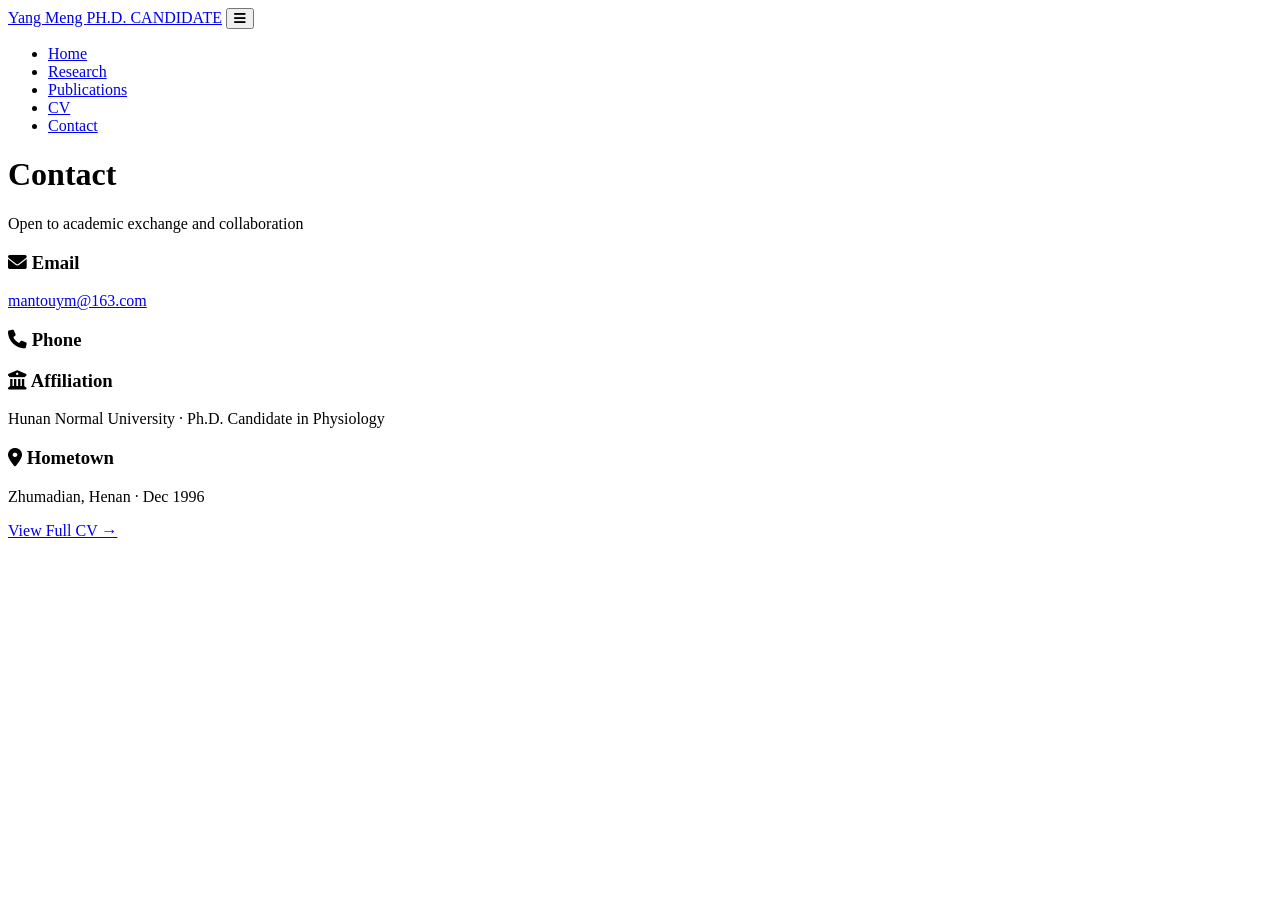
==== contact.html @ 70e28b69 "Add files via upload" ====
<!DOCTYPE html>
<html lang="en">
<head>
    <meta charset="UTF-8">
    <meta name="viewport" content="width=device-width, initial-scale=1.0">
    <title>Contact · Yang Meng</title>
    <link rel="stylesheet" href="css/style.css">
    <link rel="stylesheet" href="https://cdnjs.cloudflare.com/ajax/libs/font-awesome/6.0.0/css/all.min.css">
</head>
<body>
<header class="site-header">
    <div class="nav-inner">
        <a href="index.html" class="nav-brand">Yang Meng <span>PH.D. CANDIDATE</span></a>
        <button class="nav-toggle" aria-label="Menu"><i class="fas fa-bars"></i></button>
        <ul class="nav-links">
            <li><a href="index.html">Home</a></li>
            <li><a href="research.html">Research</a></li>
            <li><a href="publications.html">Publications</a></li>
            <li><a href="cv.html">CV</a></li>
            <li><a href="contact.html" class="active">Contact</a></li>
        </ul>
    </div>
</header>

<div class="page-wrap">
    <div class="content-card">
        <h1 class="page-title">Contact</h1>
        <p class="page-subtitle">Open to academic exchange and collaboration</p>

        <div class="contact-grid">
            <div class="contact-card">
                <h3><i class="fas fa-envelope"></i> Email</h3>
                <p><a href="mailto:mantouym@163.com">mantouym@163.com</a></p>
            </div>
            <div class="contact-card">
                <h3><i class="fas fa-phone"></i> Phone</h3>
                <p></p>
            </div>
            <div class="contact-card">
                <h3><i class="fas fa-university"></i> Affiliation</h3>
                <p>Hunan Normal University · Ph.D. Candidate in Physiology<br></p>
            </div>
            <div class="contact-card">
                <h3><i class="fas fa-map-marker-alt"></i> Hometown</h3>
                <p>Zhumadian, Henan · Dec 1996</p>
            </div>
        </div>

        <a href="cv.html" class="btn-primary" style="margin-top:1.5rem">View Full CV →</a>
    </div>
</div>
<script src="js/main.js"></script>
</body>
</html>
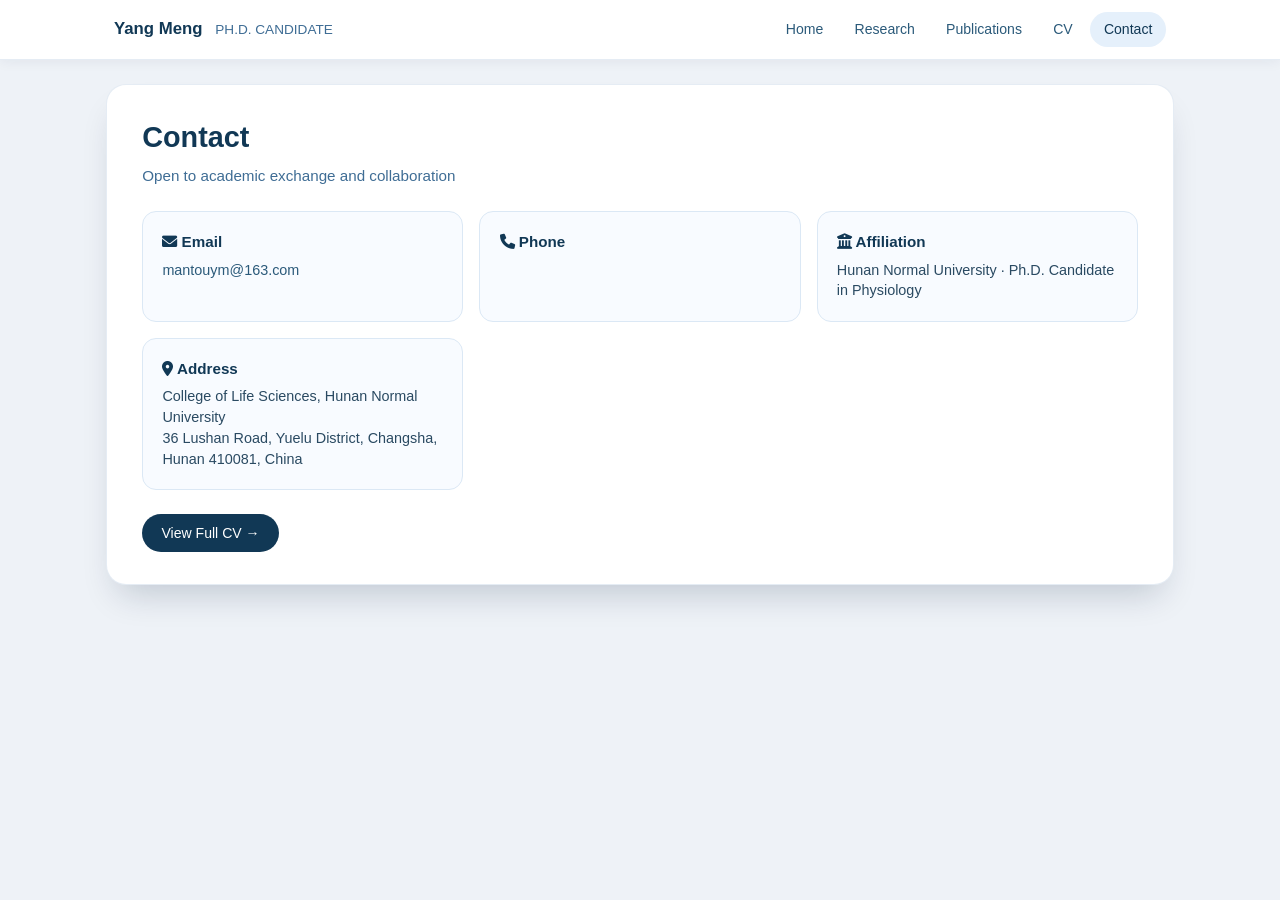
==== commit 8469a886: "Add files via upload" ====
--- a/contact.html
+++ b/contact.html
@@ -41,8 +41,13 @@
                 <p>Hunan Normal University · Ph.D. Candidate in Physiology<br></p>
             </div>
             <div class="contact-card">
-                <h3><i class="fas fa-map-marker-alt"></i> Hometown</h3>
-                <p>Zhumadian, Henan · Dec 1996</p>
+                <h3><i class="fas fa-map-marker-alt"></i> Address</h3>
+                <p>
+                    <a href="https://maps.google.com/?q=36+Lushan+Road+Yuelu+District+Changsha" target="_blank" style="color: inherit; text-decoration: none;">
+                        College of Life Sciences, Hunan Normal University<br>
+                        36 Lushan Road, Yuelu District, Changsha, Hunan 410081, China
+                    </a>
+                </p>
             </div>
         </div>
 
--- a/css/style.css
+++ b/css/style.css
@@ -0,0 +1,536 @@
+* { margin: 0; padding: 0; box-sizing: border-box; }
+
+:root {
+    --primary-dark: #113855;
+    --primary: #2b5a7a;
+    --primary-light: #3f6d95;
+    --bg-page: #eef2f7;
+    --bg-sidebar: #f5faff;
+    --accent: #c2614a;
+    --highlight-bg: #e5f0fb;
+    --border: rgba(85, 130, 180, 0.15);
+}
+
+body {
+    background: var(--bg-page);
+    font-family: 'Inter', -apple-system, BlinkMacSystemFont, 'Segoe UI', Roboto,
+                 'PingFang SC', 'Microsoft YaHei', sans-serif;
+    line-height: 1.45;
+    color: #1e2b3c;
+    min-height: 100vh;
+}
+
+a { color: var(--primary); text-decoration: none; }
+a:hover { color: var(--accent); }
+
+.site-header {
+    background: white;
+    border-bottom: 1px solid var(--border);
+    position: sticky;
+    top: 0;
+    z-index: 100;
+    box-shadow: 0 2px 12px rgba(0, 30, 60, 0.06);
+}
+
+.nav-inner {
+    max-width: 1100px;
+    margin: 0 auto;
+    padding: 0.75rem 1.5rem;
+    display: flex;
+    align-items: center;
+    justify-content: space-between;
+    gap: 1rem;
+    position: relative;
+}
+
+.nav-brand {
+    font-weight: 700;
+    font-size: 1.05rem;
+    color: var(--primary-dark);
+    white-space: nowrap;
+}
+
+.nav-brand span {
+    color: var(--primary-light);
+    font-weight: 500;
+    font-size: 0.85rem;
+    margin-left: 0.5rem;
+}
+
+.nav-links {
+    display: flex;
+    list-style: none;
+    gap: 0.25rem;
+    flex-wrap: wrap;
+}
+
+.nav-links a {
+    display: block;
+    padding: 0.45rem 0.85rem;
+    border-radius: 20px;
+    font-size: 0.88rem;
+    font-weight: 500;
+    color: var(--primary);
+    transition: background 0.2s;
+}
+
+.nav-links a:hover,
+.nav-links a.active {
+    background: var(--highlight-bg);
+    color: var(--primary-dark);
+}
+
+.nav-toggle {
+    display: none;
+    background: none;
+    border: 1px solid var(--border);
+    border-radius: 8px;
+    padding: 0.4rem 0.6rem;
+    cursor: pointer;
+    color: var(--primary);
+    font-size: 1.1rem;
+}
+
+.page-wrap {
+    max-width: 1100px;
+    margin: 1.5rem auto;
+    padding: 0 1rem 2rem;
+}
+
+.resume-card {
+    background: white;
+    border-radius: 20px;
+    box-shadow: 0 20px 35px -12px rgba(0, 30, 60, 0.2);
+    display: grid;
+    grid-template-columns: 32% 68%;
+    overflow: hidden;
+    border: 1px solid var(--border);
+    -webkit-print-color-adjust: exact;
+    print-color-adjust: exact;
+}
+
+.sidebar {
+    background: var(--bg-sidebar);
+    padding: 1.6rem 1.4rem;
+    border-right: 1px solid rgba(58, 92, 128, 0.1);
+}
+
+.main {
+    background: white;
+    padding: 1.6rem 1.8rem;
+}
+
+.profile-photo {
+    width: 130px;
+    height: 130px;
+    border-radius: 50%;
+    object-fit: cover;
+    border: 4px solid white;
+    box-shadow: 0 8px 16px -6px rgba(30, 70, 110, 0.2);
+    display: block;
+    margin: 0 auto 1rem;
+    background: #d4e0ec;
+}
+
+.name {
+    font-size: 2rem;
+    font-weight: 700;
+    color: var(--primary-dark);
+    text-align: center;
+    line-height: 1.2;
+}
+
+.main-title {
+    font-size: 1rem;
+    font-weight: 500;
+    color: var(--primary);
+    text-align: center;
+    margin: 0.2rem 0;
+}
+
+.research-interest {
+    font-size: 0.92rem;
+    color: var(--primary-light);
+    text-align: center;
+    font-style: italic;
+    margin-bottom: 1.2rem;
+    padding-bottom: 0.9rem;
+    border-bottom: 1px solid #bdd1e4;
+}
+
+.section-title {
+    font-size: 0.92rem;
+    text-transform: uppercase;
+    letter-spacing: 1px;
+    font-weight: 700;
+    color: #1b4b6c;
+    margin: 1.4rem 0 0.7rem;
+    border-bottom: 2px solid #7fa9c9;
+    padding-bottom: 0.2rem;
+}
+
+.section-title:first-of-type { margin-top: 0; }
+
+.contact-item {
+    display: flex;
+    align-items: center;
+    gap: 0.7rem;
+    margin-bottom: 0.55rem;
+    font-size: 0.9rem;
+    color: #1d3e5c;
+}
+
+.contact-icon {
+    width: 1.2rem;
+    color: #2d6b9b;
+    text-align: center;
+}
+
+.edu-item { margin-bottom: 0.85rem; }
+
+.edu-date {
+    font-size: 0.82rem;
+    font-weight: 500;
+    color: #3b6e96;
+}
+
+.edu-desc {
+    font-weight: 500;
+    font-size: 0.9rem;
+    color: #0c263b;
+}
+
+.skill-list,
+.lang-list,
+.award-list { list-style: none; }
+
+.skill-list li,
+.lang-list li,
+.award-list li,
+.conf-item,
+.evaluation-item {
+    margin-bottom: 0.55rem;
+    font-size: 0.9rem;
+    padding-left: 1.4rem;
+    position: relative;
+    color: #1a3e58;
+    line-height: 1.4;
+}
+
+.skill-list li::before,
+.lang-list li::before,
+.award-list li::before,
+.conf-item::before,
+.evaluation-item::before {
+    content: "◈";
+    position: absolute;
+    left: 0;
+    color: var(--accent);
+    font-weight: 600;
+}
+
+.pub-item {
+    margin-bottom: 1.2rem;
+    padding-left: 0.7rem;
+    border-left: 3px solid transparent;
+}
+
+.pub-item.featured { border-left-color: var(--accent); }
+
+.pub-authors {
+    font-size: 0.88rem;
+    color: #1f4a6e;
+    margin-bottom: 0.15rem;
+    line-height: 1.35;
+}
+
+.pub-authors strong {
+    font-weight: 700;
+    color: #0b3550;
+    background: var(--highlight-bg);
+    padding: 0 2px;
+    border-radius: 3px;
+}
+
+.pub-authors sup {
+    font-size: 0.65rem;
+    color: #c2472e;
+}
+
+.pub-title {
+    font-weight: 600;
+    font-size: 0.92rem;
+    color: #0f2d41;
+    margin-bottom: 0.1rem;
+    line-height: 1.35;
+}
+
+.pub-journal {
+    font-size: 0.87rem;
+    font-style: italic;
+    color: var(--primary-light);
+}
+
+.pub-impact {
+    display: inline-block;
+    background: #e7f0fa;
+    font-weight: 600;
+    font-size: 0.72rem;
+    padding: 0.15rem 0.65rem;
+    border-radius: 30px;
+    margin-left: 0.4rem;
+    color: #04427c;
+    border: 1px solid rgba(80, 130, 180, 0.25);
+}
+
+.legend-note {
+    font-size: 0.75rem;
+    color: #4a7193;
+    margin-bottom: 0.7rem;
+    background: #f0f6fd;
+    display: inline-block;
+    padding: 0.2rem 1rem;
+    border-radius: 40px;
+}
+
+.tech-highlight {
+    display: flex;
+    gap: 0.9rem;
+    flex-wrap: wrap;
+    margin: 1rem 0 1.4rem;
+    background: #eef5fc;
+    padding: 0.6rem 1.2rem;
+    border-radius: 28px;
+    font-size: 0.86rem;
+    color: #19415e;
+    border: 1px solid #cbddee;
+}
+
+.tech-highlight i {
+    margin-right: 5px;
+    color: #d9705f;
+}
+
+.content-card {
+    background: white;
+    border-radius: 20px;
+    box-shadow: 0 20px 35px -12px rgba(0, 30, 60, 0.2);
+    border: 1px solid var(--border);
+    padding: 2rem 2.2rem;
+}
+
+.page-title {
+    font-size: 1.8rem;
+    font-weight: 700;
+    color: var(--primary-dark);
+    margin-bottom: 0.4rem;
+}
+
+.page-subtitle {
+    color: var(--primary-light);
+    font-size: 0.95rem;
+    margin-bottom: 1.5rem;
+}
+
+.research-block {
+    margin-bottom: 1.8rem;
+    padding: 1.2rem 1.4rem;
+    background: #f8fbff;
+    border-radius: 14px;
+    border: 1px solid #dbe8f5;
+}
+
+.research-block h3 {
+    color: var(--primary-dark);
+    font-size: 1.05rem;
+    margin-bottom: 0.5rem;
+}
+
+.research-block p {
+    font-size: 0.92rem;
+    color: #2a4a62;
+    margin-bottom: 0.5rem;
+}
+
+.research-tags {
+    display: flex;
+    flex-wrap: wrap;
+    gap: 0.4rem;
+    margin-top: 0.6rem;
+}
+
+.tag {
+    font-size: 0.75rem;
+    background: var(--highlight-bg);
+    color: var(--primary-dark);
+    padding: 0.2rem 0.65rem;
+    border-radius: 20px;
+    border: 1px solid rgba(80, 130, 180, 0.2);
+}
+
+.filter-bar {
+    display: flex;
+    flex-wrap: wrap;
+    gap: 0.4rem;
+    margin-bottom: 1.2rem;
+}
+
+.filter-btn {
+    border: 1px solid #cbddee;
+    background: white;
+    color: var(--primary);
+    padding: 0.35rem 0.85rem;
+    border-radius: 20px;
+    font-size: 0.82rem;
+    cursor: pointer;
+    transition: all 0.2s;
+}
+
+.filter-btn:hover,
+.filter-btn.active {
+    background: var(--primary-dark);
+    color: white;
+    border-color: var(--primary-dark);
+}
+
+.btn-primary {
+    display: inline-block;
+    background: var(--primary-dark);
+    color: white !important;
+    padding: 0.55rem 1.2rem;
+    border-radius: 24px;
+    font-size: 0.88rem;
+    font-weight: 500;
+    margin-top: 0.5rem;
+    border: none;
+    cursor: pointer;
+    transition: background 0.2s;
+}
+
+.btn-primary:hover {
+    background: var(--primary);
+    color: white !important;
+}
+
+.hero-intro {
+    font-size: 0.95rem;
+    color: #2a4a62;
+    line-height: 1.6;
+    margin-bottom: 1rem;
+}
+
+.contact-grid {
+    display: grid;
+    grid-template-columns: repeat(auto-fit, minmax(240px, 1fr));
+    gap: 1rem;
+    margin-top: 1rem;
+}
+
+.contact-card {
+    background: #f8fbff;
+    border: 1px solid #dbe8f5;
+    border-radius: 14px;
+    padding: 1.2rem;
+}
+
+.contact-card h3 {
+    font-size: 0.95rem;
+    color: var(--primary-dark);
+    margin-bottom: 0.4rem;
+}
+
+.contact-card p {
+    font-size: 0.9rem;
+    color: #2a4a62;
+}
+
+.footer-note {
+    margin-top: 1.5rem;
+    font-size: 0.72rem;
+    color: #8aaac7;
+    display: flex;
+    justify-content: space-between;
+    flex-wrap: wrap;
+    gap: 0.5rem;
+    border-top: 1px dashed #c5d7ec;
+    padding-top: 0.6rem;
+}
+
+.cv-frame-wrap {
+    background: white;
+    border-radius: 20px;
+    overflow: hidden;
+    border: 1px solid var(--border);
+    box-shadow: 0 20px 35px -12px rgba(0, 30, 60, 0.2);
+}
+
+.cv-toolbar {
+    background: #f5faff;
+    padding: 0.75rem 1.2rem;
+    display: flex;
+    gap: 0.75rem;
+    border-bottom: 1px solid var(--border);
+}
+
+.cv-body {
+    padding: 1rem;
+    background: #eef2f7;
+}
+
+.cv-body .resume-card {
+    max-width: 260mm;
+    margin: 0 auto;
+}
+
+@media (max-width: 768px) {
+    .nav-toggle { display: block; }
+
+    .nav-links {
+        display: none;
+        position: absolute;
+        top: 100%;
+        left: 0;
+        right: 0;
+        background: white;
+        flex-direction: column;
+        padding: 0.5rem 1rem 1rem;
+        border-bottom: 1px solid var(--border);
+        box-shadow: 0 4px 12px rgba(0, 0, 0, 0.08);
+    }
+
+    .nav-links.open { display: flex; }
+
+    .site-header { position: relative; }
+
+    .resume-card { grid-template-columns: 1fr; }
+
+    .content-card { padding: 1.4rem; }
+}
+
+@media print {
+    .site-header,
+    .cv-toolbar { display: none !important; }
+
+    body { background: white; }
+
+    .page-wrap,
+    .cv-body { margin: 0; padding: 0; max-width: 100%; }
+
+    .cv-frame-wrap {
+        box-shadow: none;
+        border: none;
+        border-radius: 0;
+    }
+
+    .resume-card {
+        box-shadow: none;
+        border: 1px solid #aaa;
+        page-break-inside: avoid;
+    }
+
+    .sidebar,
+    .main {
+        -webkit-print-color-adjust: exact;
+        print-color-adjust: exact;
+    }
+}
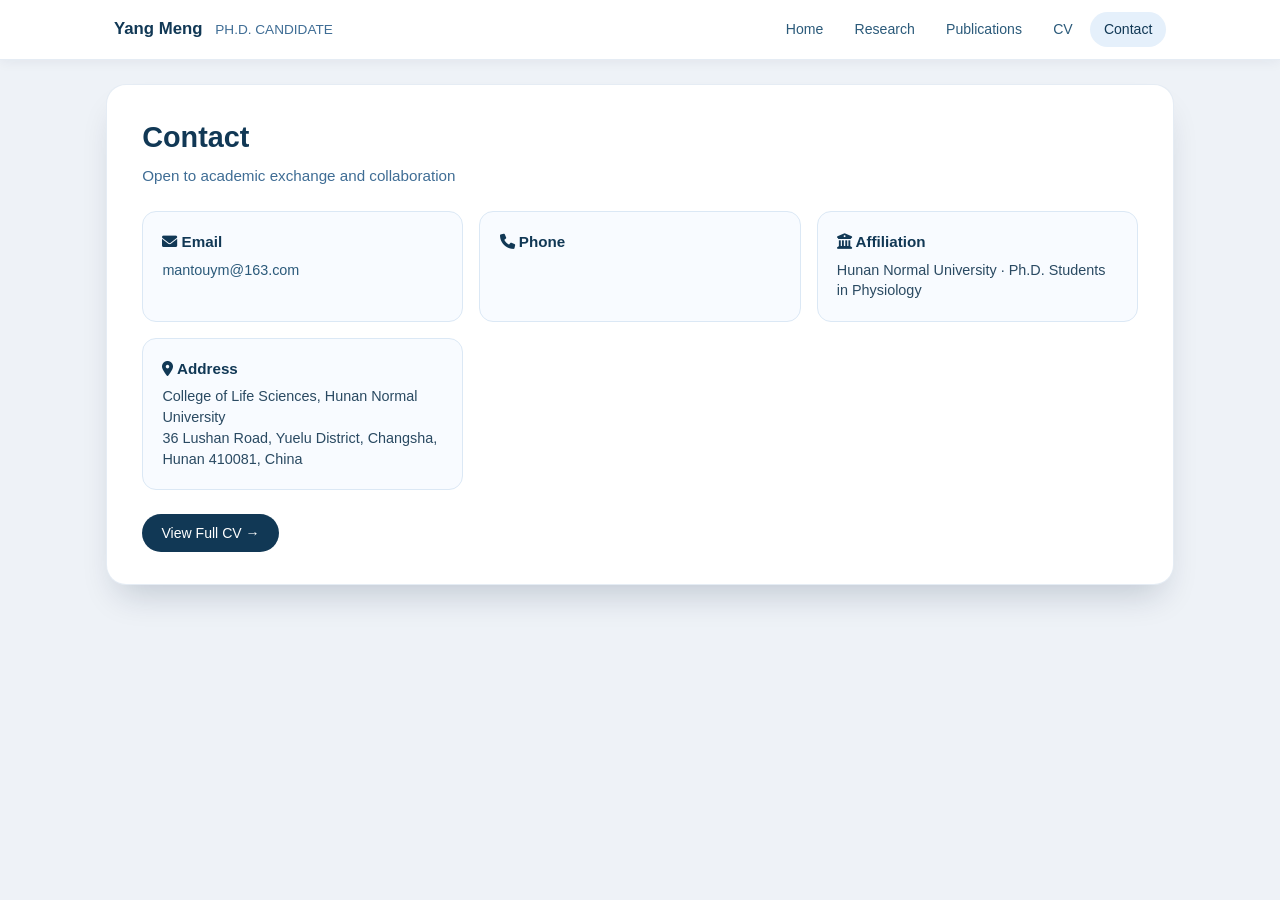
==== commit 0ff7ccaf: "Add files via upload" ====
--- a/contact.html
+++ b/contact.html
@@ -38,7 +38,7 @@
             </div>
             <div class="contact-card">
                 <h3><i class="fas fa-university"></i> Affiliation</h3>
-                <p>Hunan Normal University · Ph.D. Candidate in Physiology<br></p>
+                <p>Hunan Normal University · Ph.D. Students in Physiology<br></p>
             </div>
             <div class="contact-card">
                 <h3><i class="fas fa-map-marker-alt"></i> Address</h3>
